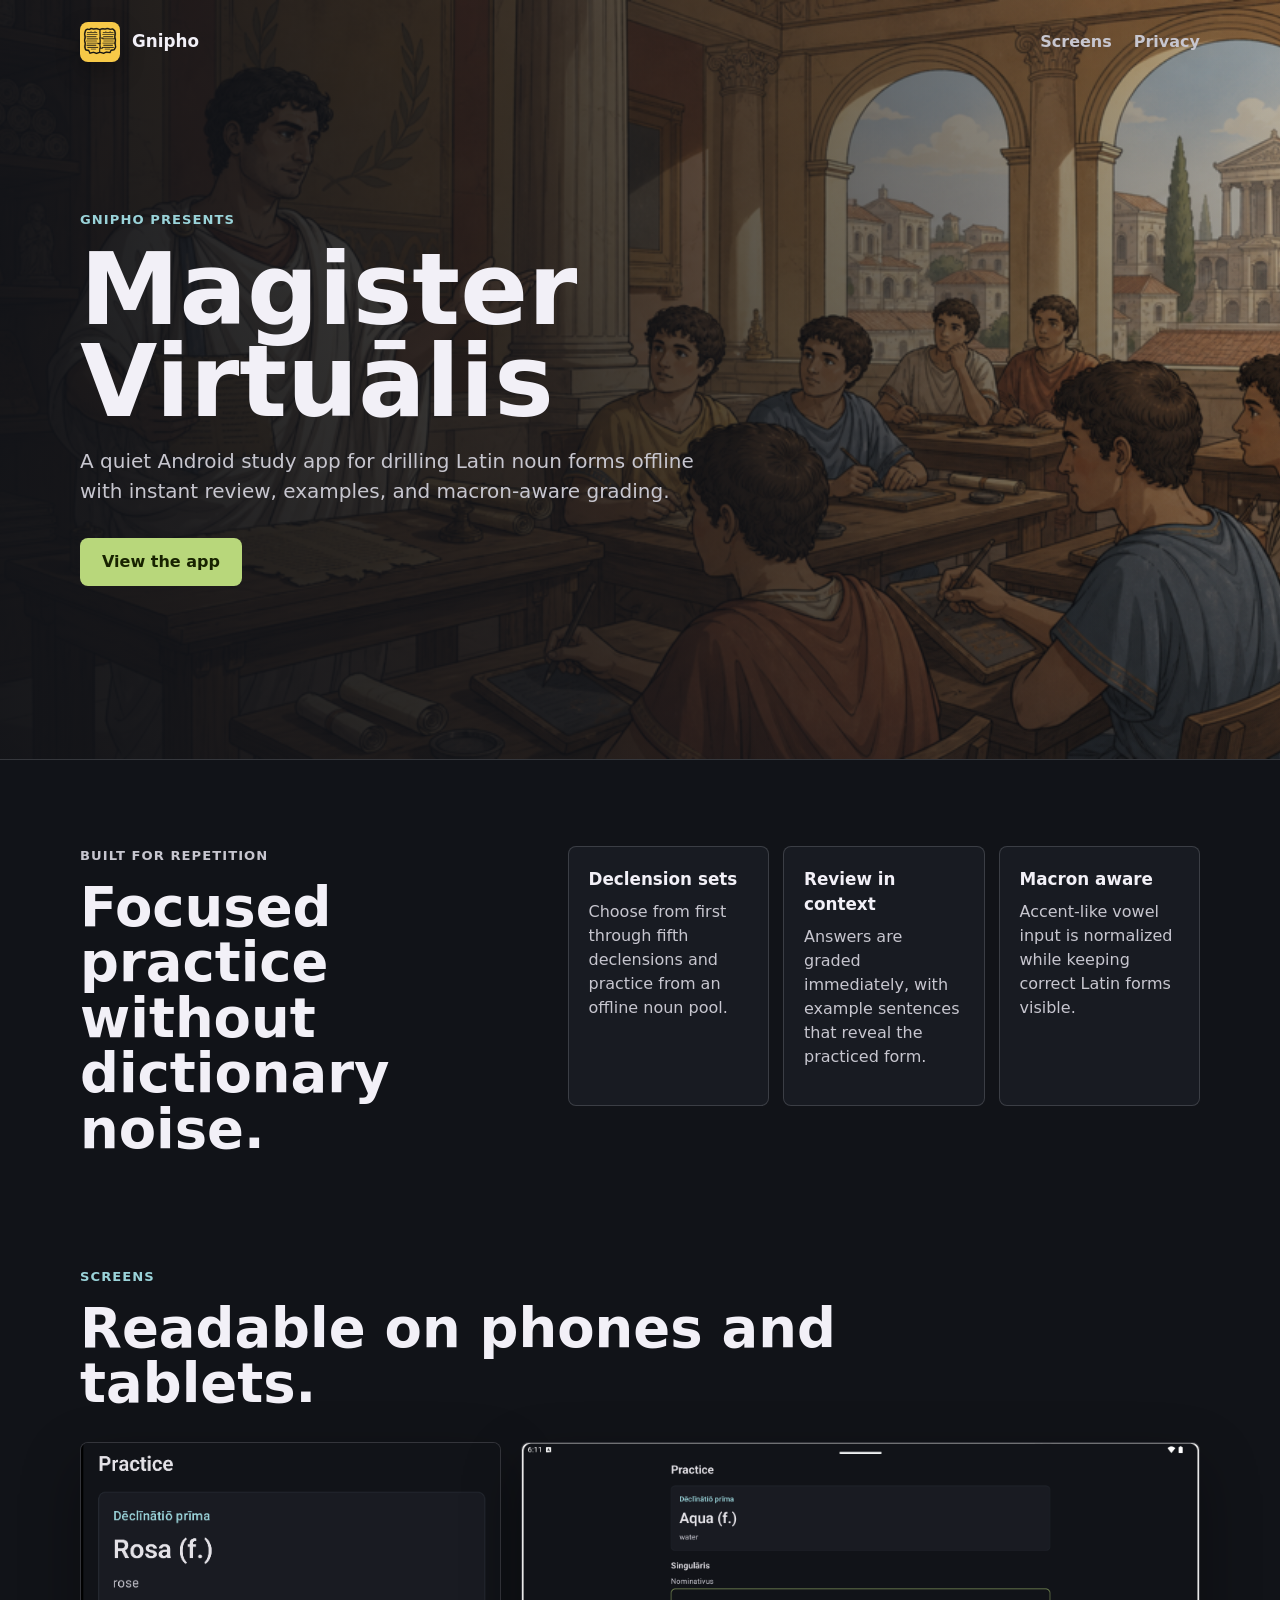
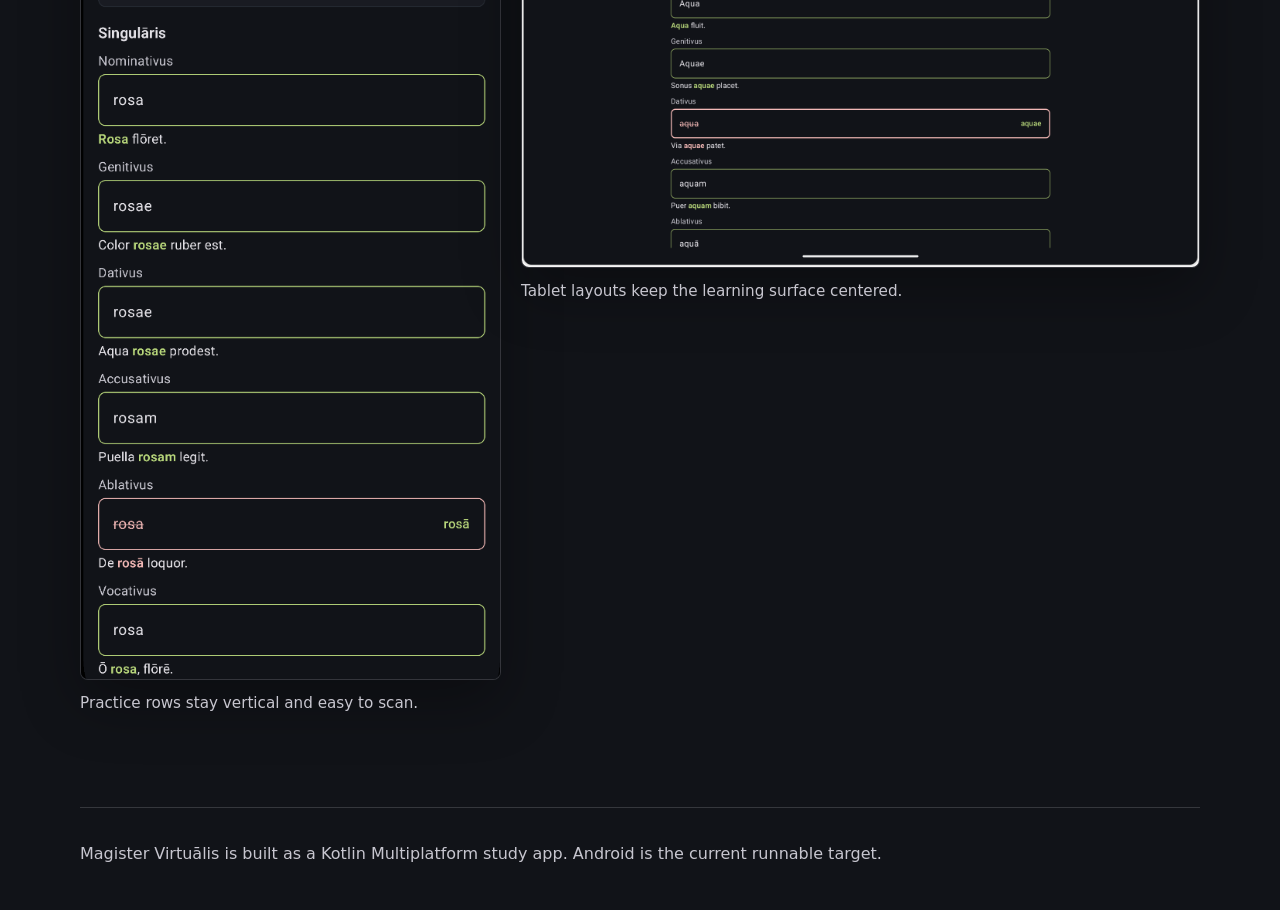
==== index.html @ 188bbec8 "First commit" ====
<!doctype html>
<html lang="en">
  <head>
    <meta charset="utf-8">
    <meta name="viewport" content="width=device-width, initial-scale=1">
    <title>Magister Virtuālis | Gnipho</title>
    <meta name="description" content="Gnipho presents Magister Virtuālis, a focused Android app for practicing Latin noun declensions offline.">
    <meta property="og:title" content="Magister Virtuālis">
    <meta property="og:description" content="Practice Latin noun declensions with focused offline drills.">
    <meta property="og:image" content="https://gnipho.app/assets/feature-graphic.png">
    <meta property="og:url" content="https://gnipho.app/">
    <meta name="theme-color" content="#111318">
    <link rel="canonical" href="https://gnipho.app/">
    <link rel="icon" type="image/png" href="assets/app-icon.png">
    <link rel="stylesheet" href="styles.css">
  </head>
  <body>
    <header class="hero">
      <img class="hero__image" src="assets/feature-graphic.png" alt="Ancient Roman classroom illustration">
      <nav class="topbar" aria-label="Primary navigation">
        <a class="brand" href="./" aria-label="Gnipho home">
          <img src="assets/app-icon.png" alt="" width="40" height="40">
          <span>Gnipho</span>
        </a>
        <div class="topbar__links">
          <a class="topbar__link" href="#screens">Screens</a>
          <a class="topbar__link" href="privacy-policy/">Privacy</a>
        </div>
      </nav>
      <div class="hero__content" id="top">
        <p class="eyebrow">Gnipho presents</p>
        <h1>Magister Virtuālis</h1>
        <p class="lede">A quiet Android study app for drilling Latin noun forms offline with instant review, examples, and macron-aware grading.</p>
        <a class="button" href="#screens">View the app</a>
      </div>
    </header>

    <main>
      <section class="intro" aria-label="App highlights">
        <div>
          <p class="section-label">Built for repetition</p>
          <h2>Focused practice without dictionary noise.</h2>
        </div>
        <div class="intro__grid">
          <article>
            <h3>Declension sets</h3>
            <p>Choose from first through fifth declensions and practice from an offline noun pool.</p>
          </article>
          <article>
            <h3>Review in context</h3>
            <p>Answers are graded immediately, with example sentences that reveal the practiced form.</p>
          </article>
          <article>
            <h3>Macron aware</h3>
            <p>Accent-like vowel input is normalized while keeping correct Latin forms visible.</p>
          </article>
        </div>
      </section>

      <section class="screens" id="screens" aria-label="App screens">
        <div class="screens__heading">
          <p class="section-label">Screens</p>
          <h2>Readable on phones and tablets.</h2>
        </div>
        <div class="screen-grid">
          <figure class="device device--phone">
            <img src="assets/practice-phone.png" alt="Magister Virtuālis practice screen on a phone">
            <figcaption>Practice rows stay vertical and easy to scan.</figcaption>
          </figure>
          <figure class="device device--wide">
            <img src="assets/practice-tablet.png" alt="Magister Virtuālis practice screen on a tablet">
            <figcaption>Tablet layouts keep the learning surface centered.</figcaption>
          </figure>
        </div>
      </section>
    </main>

    <footer>
      <p>Magister Virtuālis is built as a Kotlin Multiplatform study app. Android is the current runnable target.</p>
    </footer>
  </body>
</html>
---- styles.css ----
:root {
  color-scheme: dark;
  --bg: #111318;
  --surface: #181b22;
  --surface-2: #252a32;
  --text: #f2f0f7;
  --muted: #c7c6cf;
  --accent: #b8d77b;
  --cyan: #9ad3d9;
  --line: rgba(242, 240, 247, 0.16);
  --max: 1120px;
}

* {
  box-sizing: border-box;
}

html {
  scroll-behavior: smooth;
}

body {
  margin: 0;
  background: var(--bg);
  color: var(--text);
  font-family: Inter, ui-sans-serif, system-ui, -apple-system, BlinkMacSystemFont, "Segoe UI", sans-serif;
  line-height: 1.5;
}

img {
  display: block;
  max-width: 100%;
}

a {
  color: inherit;
}

.hero {
  position: relative;
  min-height: min(760px, 92vh);
  overflow: hidden;
  border-bottom: 1px solid var(--line);
}

.hero__image {
  position: absolute;
  inset: 0;
  width: 100%;
  height: 100%;
  object-fit: cover;
}

.hero::after {
  content: "";
  position: absolute;
  inset: 0;
  background:
    linear-gradient(90deg, rgba(17, 19, 24, 0.94), rgba(17, 19, 24, 0.74) 43%, rgba(17, 19, 24, 0.18)),
    linear-gradient(0deg, rgba(17, 19, 24, 0.48), rgba(17, 19, 24, 0.08));
}

.topbar {
  position: relative;
  z-index: 1;
  width: min(var(--max), calc(100% - 40px));
  margin: 0 auto;
  padding: 22px 0;
  display: flex;
  align-items: center;
  justify-content: space-between;
}

.brand {
  display: inline-flex;
  align-items: center;
  gap: 12px;
  text-decoration: none;
  font-weight: 760;
  font-size: 1.05rem;
}

.brand img {
  border-radius: 8px;
  box-shadow: 0 10px 24px rgba(0, 0, 0, 0.28);
}

.topbar__link {
  color: var(--muted);
  text-decoration: none;
  font-weight: 650;
}

.topbar__links {
  display: flex;
  align-items: center;
  gap: 22px;
}

.topbar__link:hover {
  color: var(--text);
}

.hero__content {
  position: relative;
  z-index: 1;
  width: min(var(--max), calc(100% - 40px));
  margin: 0 auto;
  padding: clamp(88px, 14vh, 148px) 0 96px;
}

.eyebrow,
.section-label {
  margin: 0 0 14px;
  color: var(--cyan);
  font-size: 0.82rem;
  font-weight: 800;
  letter-spacing: 0.08em;
  text-transform: uppercase;
}

h1,
h2,
h3,
p {
  margin-top: 0;
}

h1 {
  margin-bottom: 18px;
  max-width: 880px;
  font-size: 6.25rem;
  line-height: 0.92;
  letter-spacing: 0;
}

h2 {
  margin-bottom: 0;
  font-size: 3.4rem;
  line-height: 1.02;
  letter-spacing: 0;
}

h3 {
  margin-bottom: 8px;
  font-size: 1.05rem;
}

.lede {
  max-width: 640px;
  margin-bottom: 32px;
  color: var(--muted);
  font-size: 1.25rem;
}

.button {
  display: inline-flex;
  min-height: 48px;
  align-items: center;
  justify-content: center;
  padding: 0 22px;
  border-radius: 8px;
  background: var(--accent);
  color: #182300;
  text-decoration: none;
  font-weight: 800;
}

main {
  overflow: hidden;
}

.intro,
.screens,
footer {
  width: min(var(--max), calc(100% - 40px));
  margin: 0 auto;
}

.intro {
  padding: 86px 0 72px;
  display: grid;
  grid-template-columns: minmax(260px, 0.82fr) 1.18fr;
  gap: 48px;
  align-items: start;
}

.intro__grid {
  display: grid;
  grid-template-columns: repeat(3, 1fr);
  gap: 14px;
}

.intro article {
  min-height: 166px;
  padding: 20px;
  border: 1px solid var(--line);
  border-radius: 8px;
  background: var(--surface);
}

.intro p,
.device figcaption,
footer p {
  color: var(--muted);
}

.screens {
  padding: 38px 0 92px;
}

.screens__heading {
  max-width: 760px;
  margin-bottom: 30px;
}

.screen-grid {
  display: grid;
  grid-template-columns: minmax(220px, 0.62fr) minmax(360px, 1fr);
  gap: 20px;
  align-items: start;
}

.device {
  margin: 0;
}

.device img {
  width: 100%;
  border: 1px solid var(--line);
  border-radius: 8px;
  background: #0f1117;
  box-shadow: 0 22px 60px rgba(0, 0, 0, 0.32);
}

.device--phone {
  grid-row: span 2;
}

.device figcaption {
  margin-top: 12px;
  font-size: 0.95rem;
}

footer {
  padding: 34px 0 44px;
  border-top: 1px solid var(--line);
}

footer p {
  margin: 0;
}

.page {
  min-height: 100vh;
  background:
    linear-gradient(180deg, rgba(154, 211, 217, 0.08), transparent 340px),
    var(--bg);
}

.page .topbar,
.page main,
.page footer {
  width: min(880px, calc(100% - 40px));
}

.page main {
  margin: 0 auto;
  padding: 74px 0 88px;
}

.page h1 {
  max-width: 760px;
  font-size: 4.5rem;
}

.policy-meta {
  margin-bottom: 34px;
  color: var(--muted);
  font-size: 1.05rem;
}

.policy {
  display: grid;
  gap: 28px;
}

.policy section {
  padding-bottom: 28px;
  border-bottom: 1px solid var(--line);
}

.policy section:last-child {
  border-bottom: 0;
}

.policy h2 {
  margin-bottom: 12px;
  font-size: 1.55rem;
}

.policy p,
.policy li {
  color: var(--muted);
}

.policy ul {
  margin: 0;
  padding-left: 20px;
}

.policy li + li {
  margin-top: 8px;
}

@media (max-width: 900px) {
  .hero {
    min-height: 680px;
  }

  .hero::after {
    background:
      linear-gradient(0deg, rgba(17, 19, 24, 0.94), rgba(17, 19, 24, 0.58)),
      linear-gradient(90deg, rgba(17, 19, 24, 0.72), rgba(17, 19, 24, 0.2));
  }

  .hero__content {
    padding-top: 118px;
  }

  h1 {
    font-size: 4.8rem;
  }

  h2 {
    font-size: 2.6rem;
  }

  .intro {
    grid-template-columns: 1fr;
  }

  .intro__grid,
  .screen-grid {
    grid-template-columns: 1fr;
  }

  .device--phone {
    grid-row: auto;
    max-width: 420px;
  }
}

@media (max-width: 560px) {
  .topbar,
  .hero__content,
  .intro,
  .screens,
  footer {
    width: min(100% - 28px, var(--max));
  }

  .topbar__link {
    display: none;
  }

  h1,
  .page h1 {
    font-size: 3.25rem;
  }

  h2 {
    font-size: 2.1rem;
  }

  .lede {
    font-size: 1.08rem;
  }

  .hero {
    min-height: 620px;
  }

  .intro {
    padding-top: 64px;
  }

  .intro article {
    min-height: 0;
  }
}
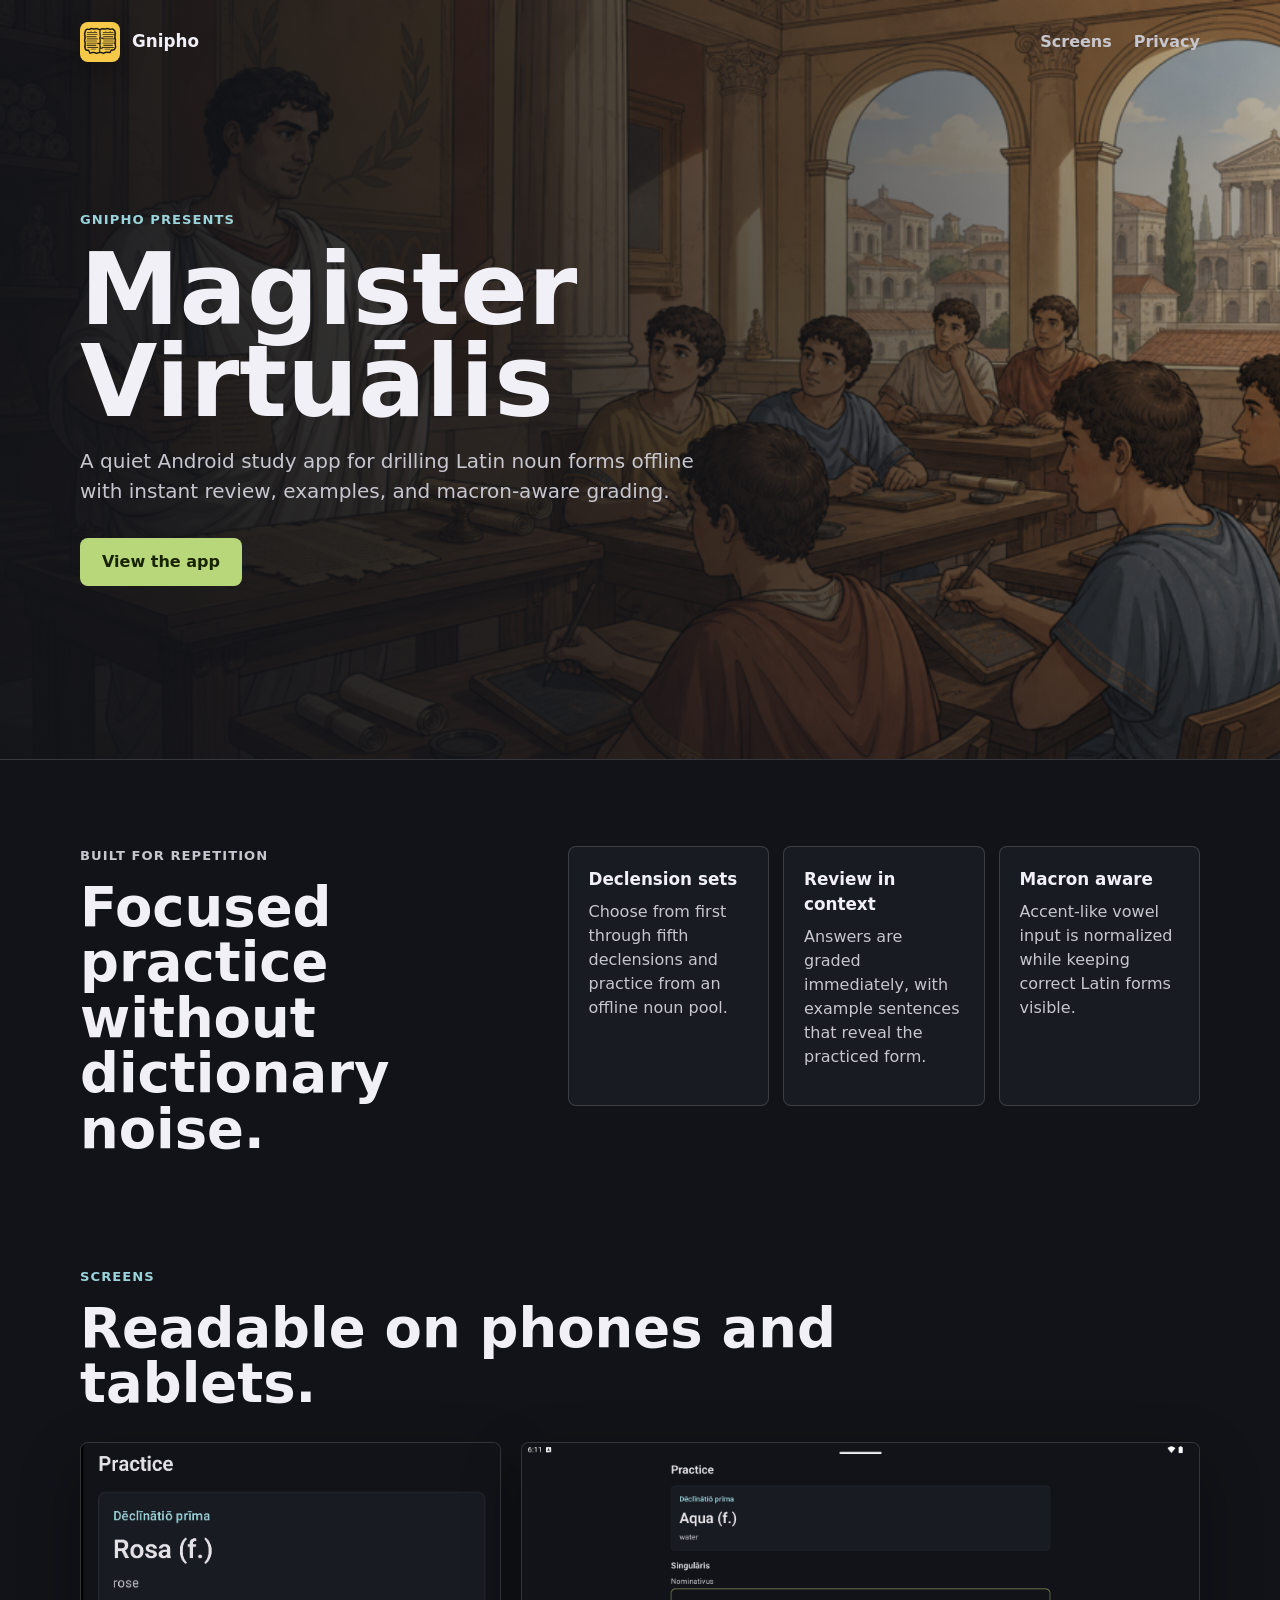
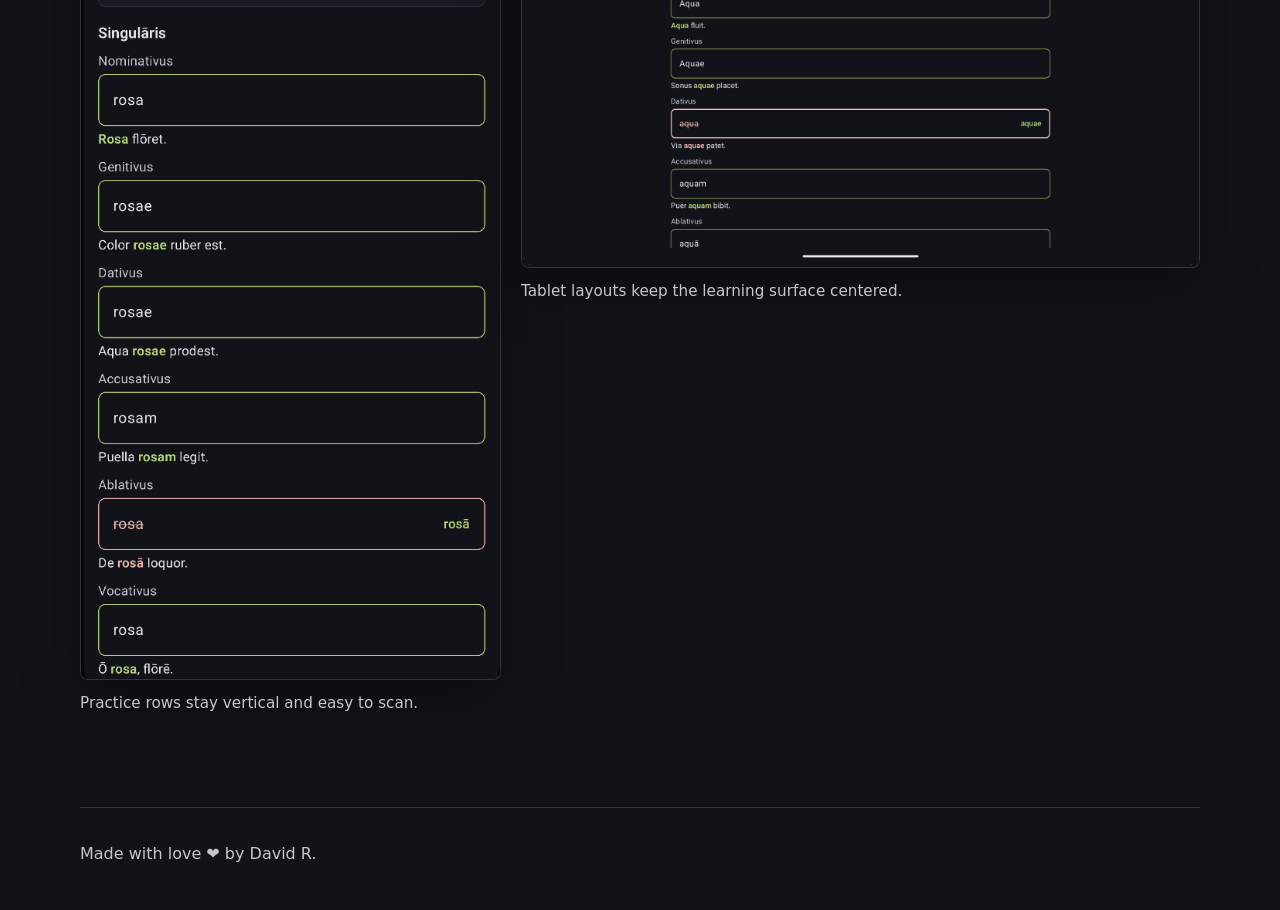
==== commit 2bd99f13: "clean table img" ====
--- a/index.html
+++ b/index.html
@@ -1,25 +1,38 @@
 <!doctype html>
 <html lang="en">
   <head>
-    <meta charset="utf-8">
-    <meta name="viewport" content="width=device-width, initial-scale=1">
+    <meta charset="utf-8" />
+    <meta name="viewport" content="width=device-width, initial-scale=1" />
     <title>Magister Virtuālis | Gnipho</title>
-    <meta name="description" content="Gnipho presents Magister Virtuālis, a focused Android app for practicing Latin noun declensions offline.">
-    <meta property="og:title" content="Magister Virtuālis">
-    <meta property="og:description" content="Practice Latin noun declensions with focused offline drills.">
-    <meta property="og:image" content="https://gnipho.app/assets/feature-graphic.png">
-    <meta property="og:url" content="https://gnipho.app/">
-    <meta name="theme-color" content="#111318">
-    <link rel="canonical" href="https://gnipho.app/">
-    <link rel="icon" type="image/png" href="assets/app-icon.png">
-    <link rel="stylesheet" href="styles.css">
+    <meta
+      name="description"
+      content="Gnipho presents Magister Virtuālis, a focused Android app for practicing Latin noun declensions offline."
+    />
+    <meta property="og:title" content="Magister Virtuālis" />
+    <meta
+      property="og:description"
+      content="Practice Latin noun declensions with focused offline drills."
+    />
+    <meta
+      property="og:image"
+      content="https://www.gnipho.app/assets/feature-graphic.png"
+    />
+    <meta property="og:url" content="https://www.gnipho.app/" />
+    <meta name="theme-color" content="#111318" />
+    <link rel="canonical" href="https://www.gnipho.app/" />
+    <link rel="icon" type="image/png" href="assets/app-icon.png" />
+    <link rel="stylesheet" href="styles.css" />
   </head>
   <body>
     <header class="hero">
-      <img class="hero__image" src="assets/feature-graphic.png" alt="Ancient Roman classroom illustration">
+      <img
+        class="hero__image"
+        src="assets/feature-graphic.png"
+        alt="Ancient Roman classroom illustration"
+      />
       <nav class="topbar" aria-label="Primary navigation">
         <a class="brand" href="./" aria-label="Gnipho home">
-          <img src="assets/app-icon.png" alt="" width="40" height="40">
+          <img src="assets/app-icon.png" alt="" width="40" height="40" />
           <span>Gnipho</span>
         </a>
         <div class="topbar__links">
@@ -30,7 +43,10 @@
       <div class="hero__content" id="top">
         <p class="eyebrow">Gnipho presents</p>
         <h1>Magister Virtuālis</h1>
-        <p class="lede">A quiet Android study app for drilling Latin noun forms offline with instant review, examples, and macron-aware grading.</p>
+        <p class="lede">
+          A quiet Android study app for drilling Latin noun forms offline with
+          instant review, examples, and macron-aware grading.
+        </p>
         <a class="button" href="#screens">View the app</a>
       </div>
     </header>
@@ -44,15 +60,24 @@
         <div class="intro__grid">
           <article>
             <h3>Declension sets</h3>
-            <p>Choose from first through fifth declensions and practice from an offline noun pool.</p>
+            <p>
+              Choose from first through fifth declensions and practice from an
+              offline noun pool.
+            </p>
           </article>
           <article>
             <h3>Review in context</h3>
-            <p>Answers are graded immediately, with example sentences that reveal the practiced form.</p>
+            <p>
+              Answers are graded immediately, with example sentences that reveal
+              the practiced form.
+            </p>
           </article>
           <article>
             <h3>Macron aware</h3>
-            <p>Accent-like vowel input is normalized while keeping correct Latin forms visible.</p>
+            <p>
+              Accent-like vowel input is normalized while keeping correct Latin
+              forms visible.
+            </p>
           </article>
         </div>
       </section>
@@ -64,19 +89,29 @@
         </div>
         <div class="screen-grid">
           <figure class="device device--phone">
-            <img src="assets/practice-phone.png" alt="Magister Virtuālis practice screen on a phone">
-            <figcaption>Practice rows stay vertical and easy to scan.</figcaption>
+            <img
+              src="assets/practice-phone.png"
+              alt="Magister Virtuālis practice screen on a phone"
+            />
+            <figcaption>
+              Practice rows stay vertical and easy to scan.
+            </figcaption>
           </figure>
           <figure class="device device--wide">
-            <img src="assets/practice-tablet.png" alt="Magister Virtuālis practice screen on a tablet">
-            <figcaption>Tablet layouts keep the learning surface centered.</figcaption>
+            <img
+              src="assets/practice-tablet.png"
+              alt="Magister Virtuālis practice screen on a tablet"
+            />
+            <figcaption>
+              Tablet layouts keep the learning surface centered.
+            </figcaption>
           </figure>
         </div>
       </section>
     </main>
 
     <footer>
-      <p>Magister Virtuālis is built as a Kotlin Multiplatform study app. Android is the current runnable target.</p>
+      <p>Made with love ❤️ by David R.</p>
     </footer>
   </body>
 </html>
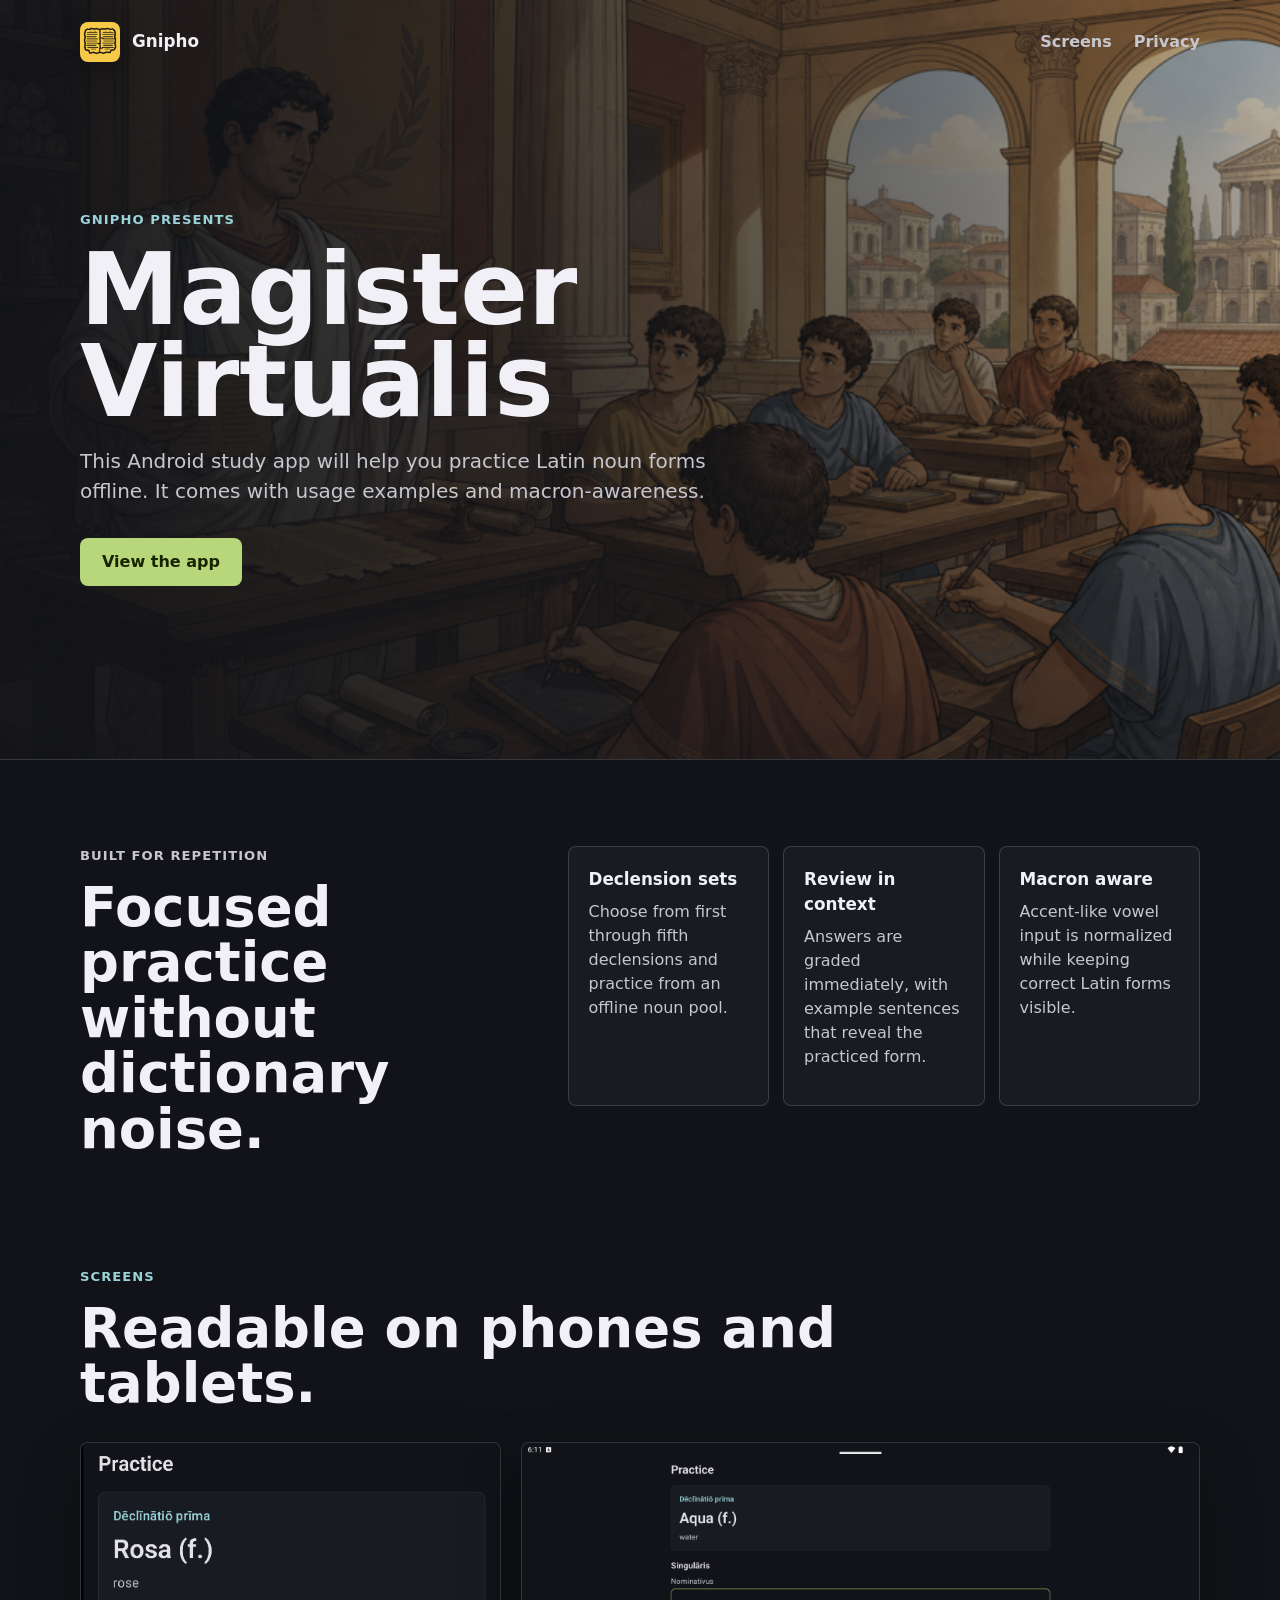
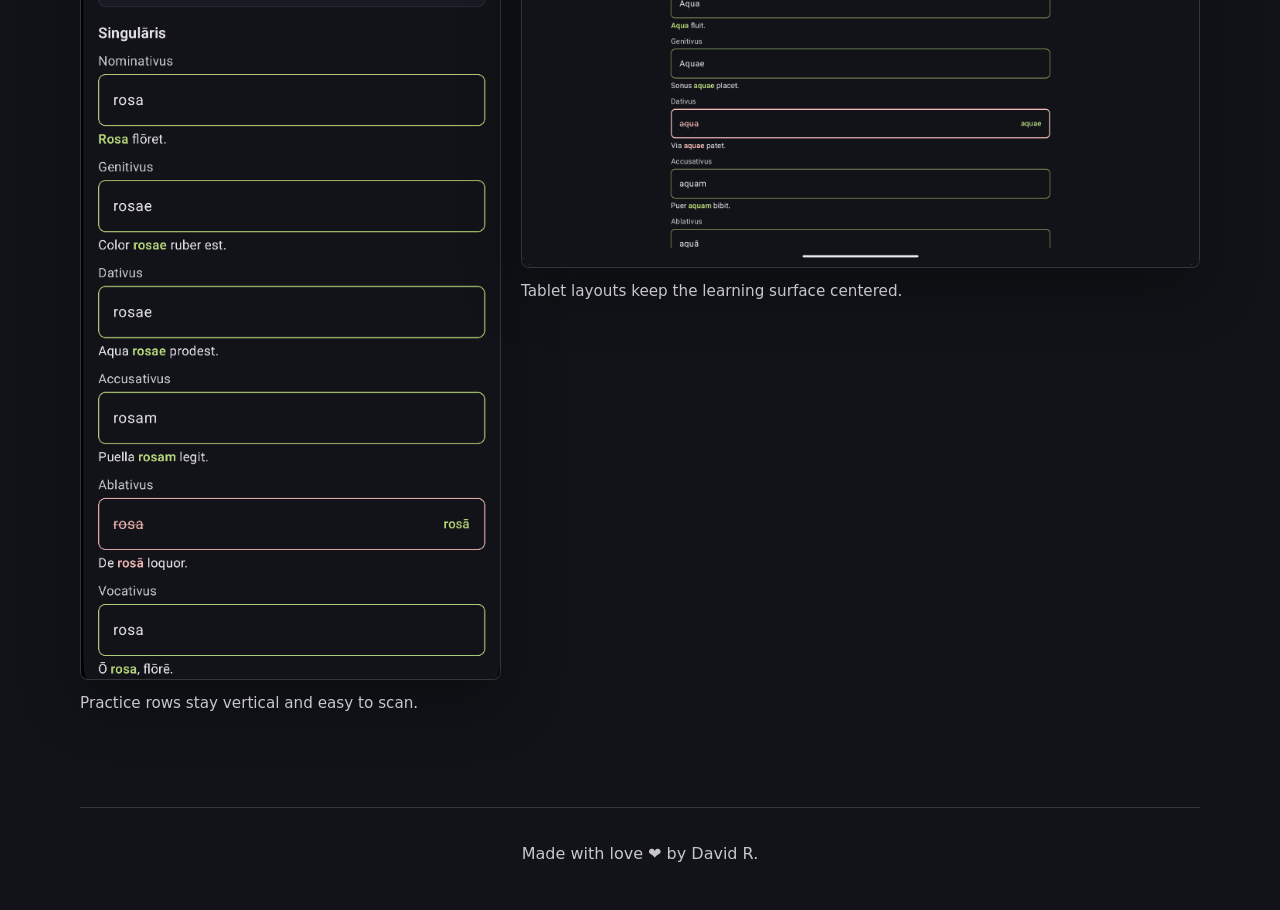
==== commit 433b6a99: "Change some words" ====
--- a/index.html
+++ b/index.html
@@ -44,8 +44,8 @@
         <p class="eyebrow">Gnipho presents</p>
         <h1>Magister Virtuālis</h1>
         <p class="lede">
-          A quiet Android study app for drilling Latin noun forms offline with
-          instant review, examples, and macron-aware grading.
+          This Android study app will help you practice Latin noun forms offline.
+          It comes with usage examples and macron-awareness.
         </p>
         <a class="button" href="#screens">View the app</a>
       </div>
--- a/styles.css
+++ b/styles.css
@@ -245,6 +245,7 @@
 footer {
   padding: 34px 0 44px;
   border-top: 1px solid var(--line);
+  text-align: center;
 }
 
 footer p {
@@ -360,8 +361,21 @@
     width: min(100% - 28px, var(--max));
   }
 
+  .topbar {
+    gap: 16px;
+  }
+
+  .brand {
+    gap: 10px;
+    font-size: 1rem;
+  }
+
+  .topbar__links {
+    gap: 14px;
+  }
+
   .topbar__link {
-    display: none;
+    font-size: 0.95rem;
   }
 
   h1,
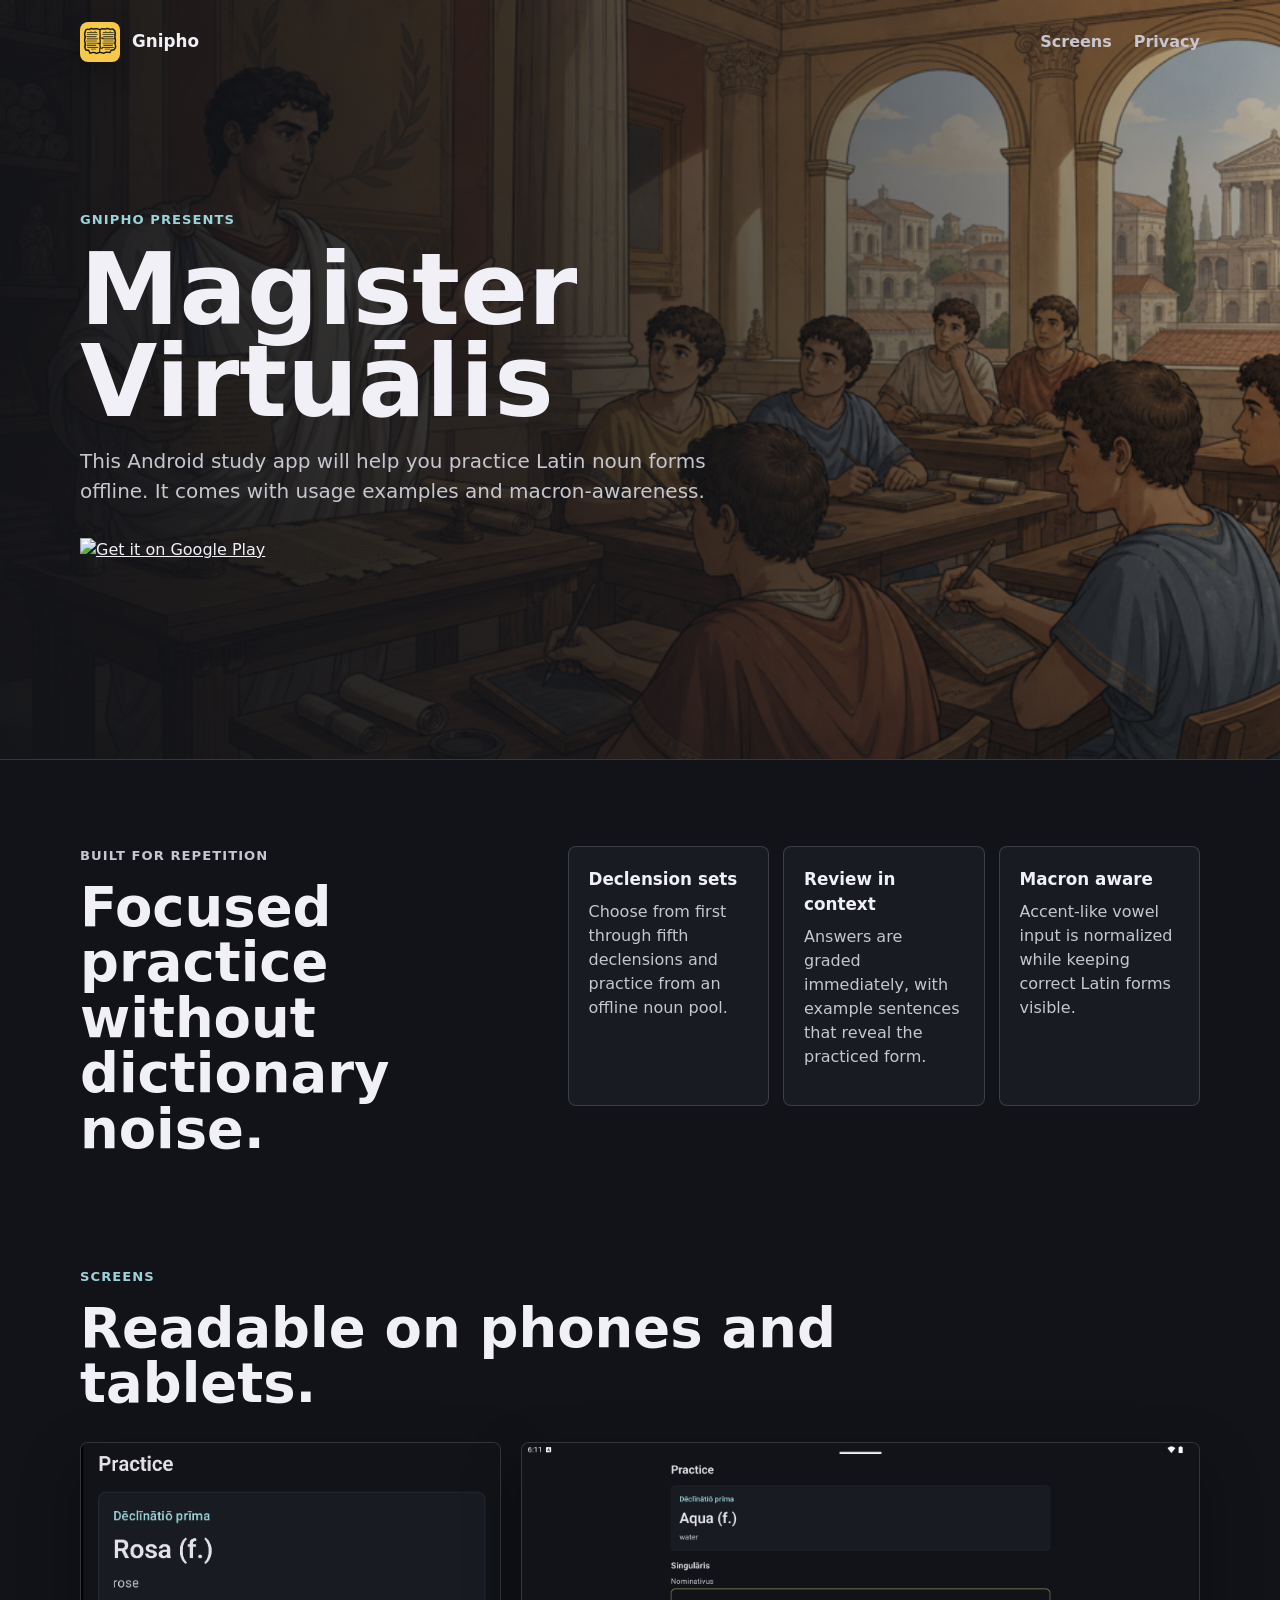
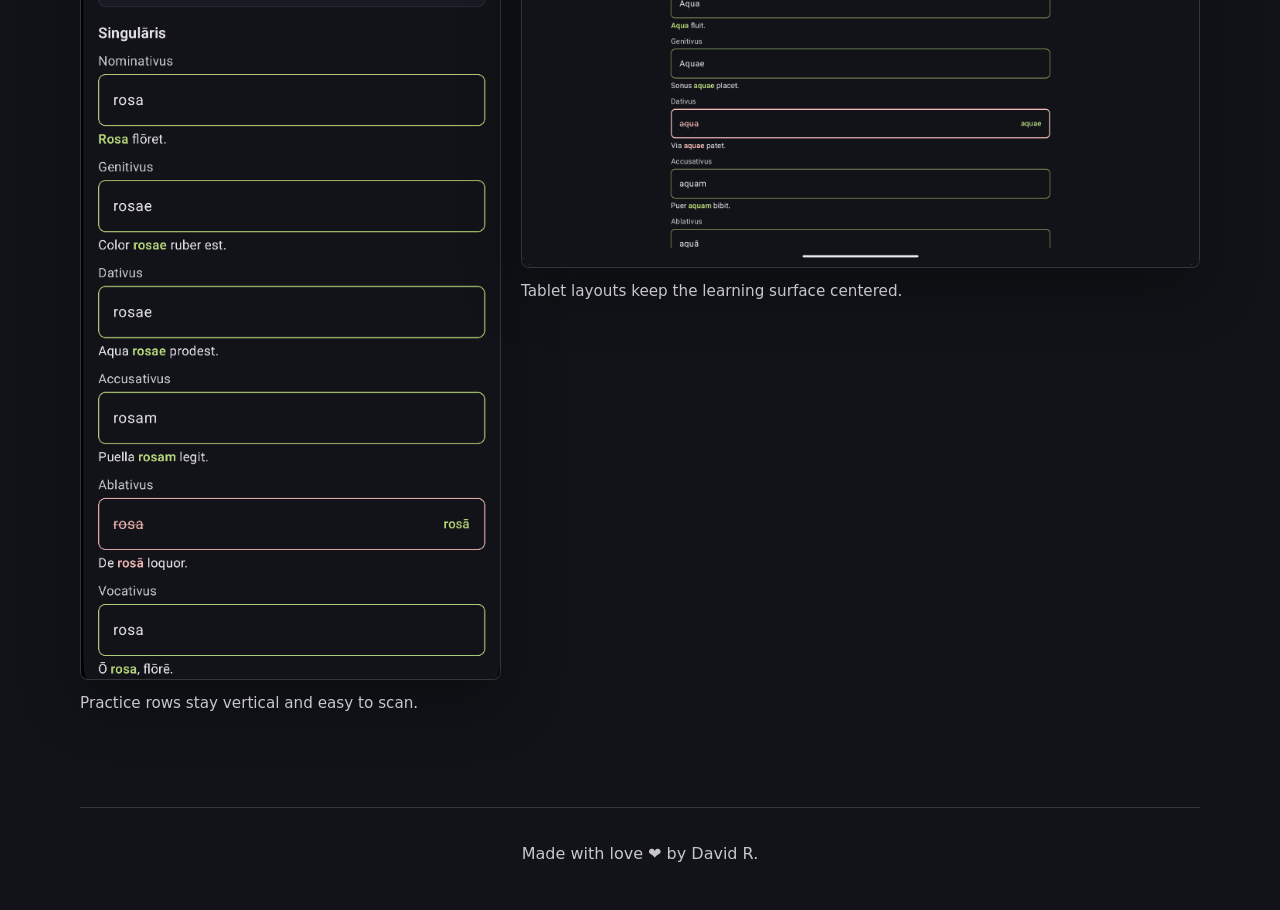
==== commit 4701bcbe: "Get it on google play" ====
--- a/index.html
+++ b/index.html
@@ -47,7 +47,17 @@
           This Android study app will help you practice Latin noun forms offline.
           It comes with usage examples and macron-awareness.
         </p>
-        <a class="button" href="#screens">View the app</a>
+        <a
+          class="play-badge"
+          href="https://play.google.com/store/apps/details?id=com.magistervirtualis"
+        >
+          <img
+            src="assets/google-play-badge.png"
+            alt="Get it on Google Play"
+            width="646"
+            height="250"
+          />
+        </a>
       </div>
     </header>
 
--- a/styles.css
+++ b/styles.css
@@ -153,17 +153,14 @@
   font-size: 1.25rem;
 }
 
-.button {
-  display: inline-flex;
-  min-height: 48px;
-  align-items: center;
-  justify-content: center;
-  padding: 0 22px;
-  border-radius: 8px;
-  background: var(--accent);
-  color: #182300;
-  text-decoration: none;
-  font-weight: 800;
+.play-badge {
+  display: inline-block;
+  width: min(216px, 100%);
+}
+
+.play-badge img {
+  width: 100%;
+  height: auto;
 }
 
 main {
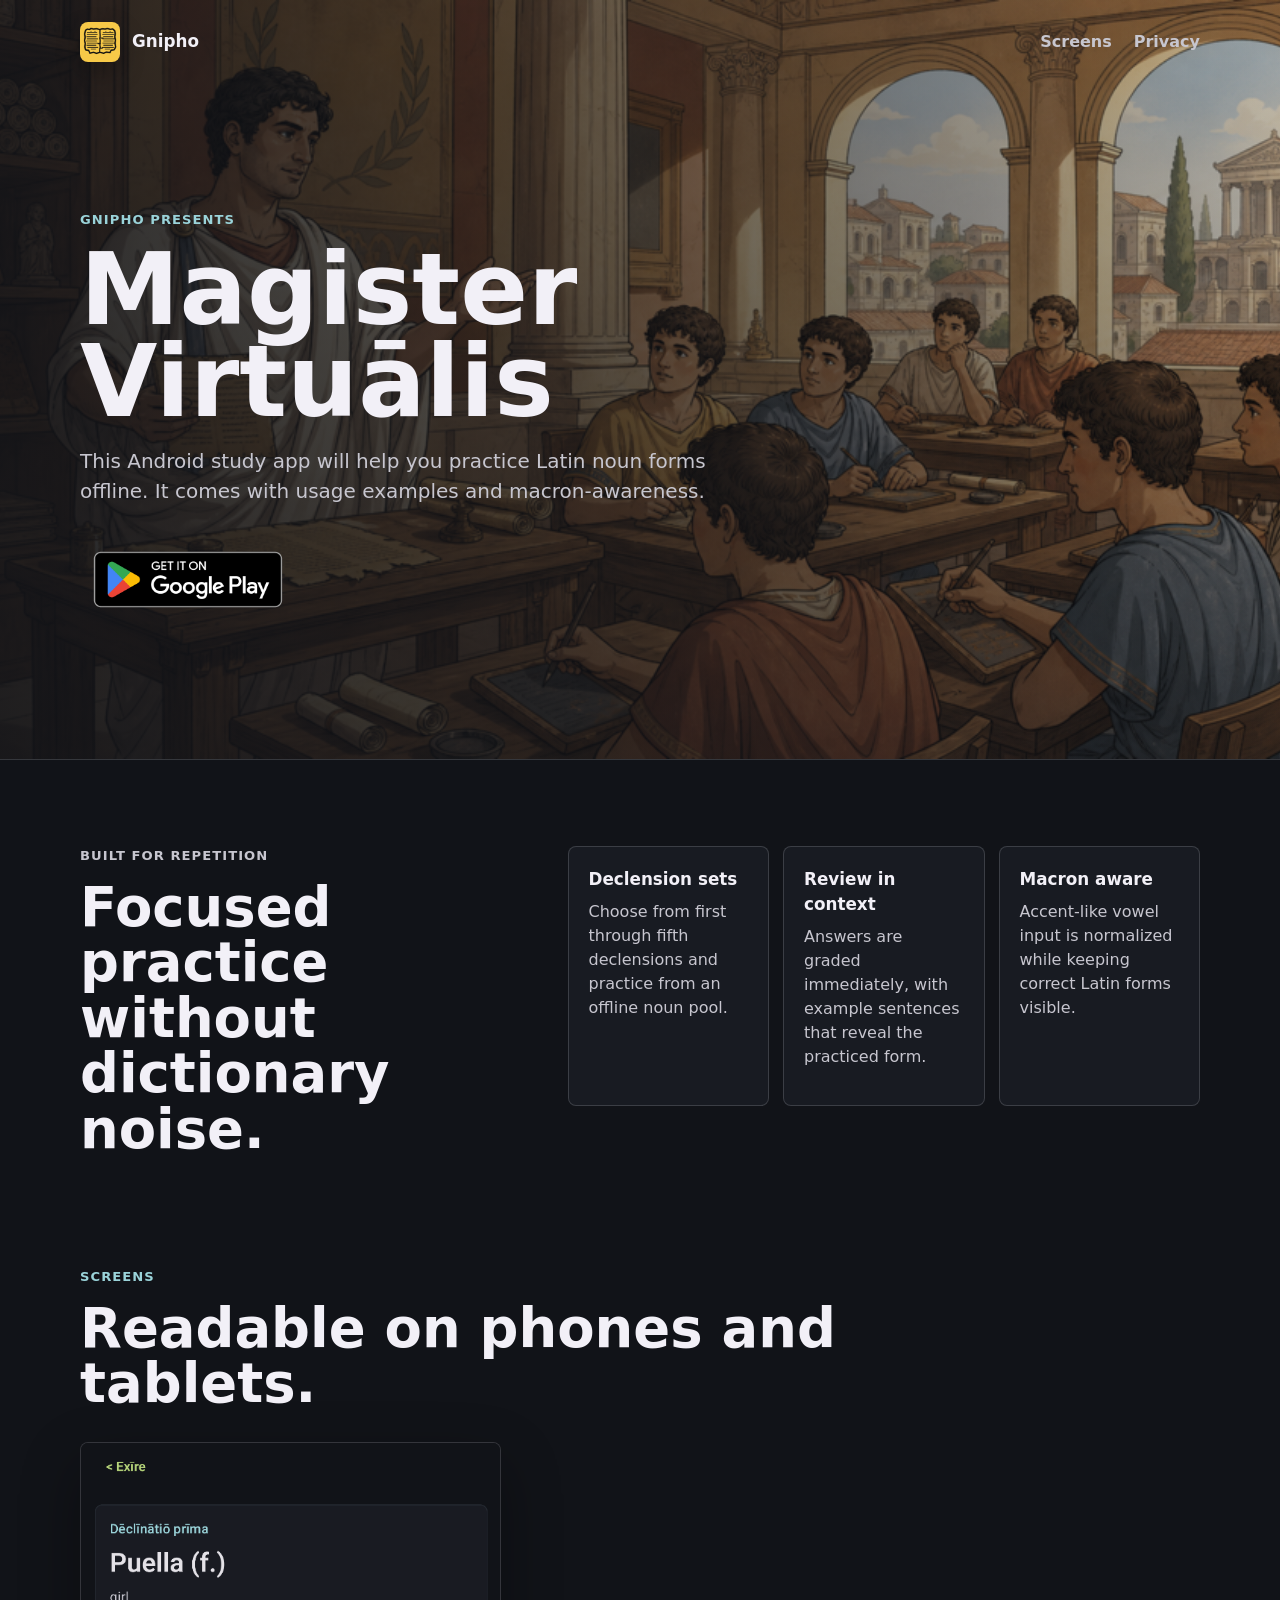
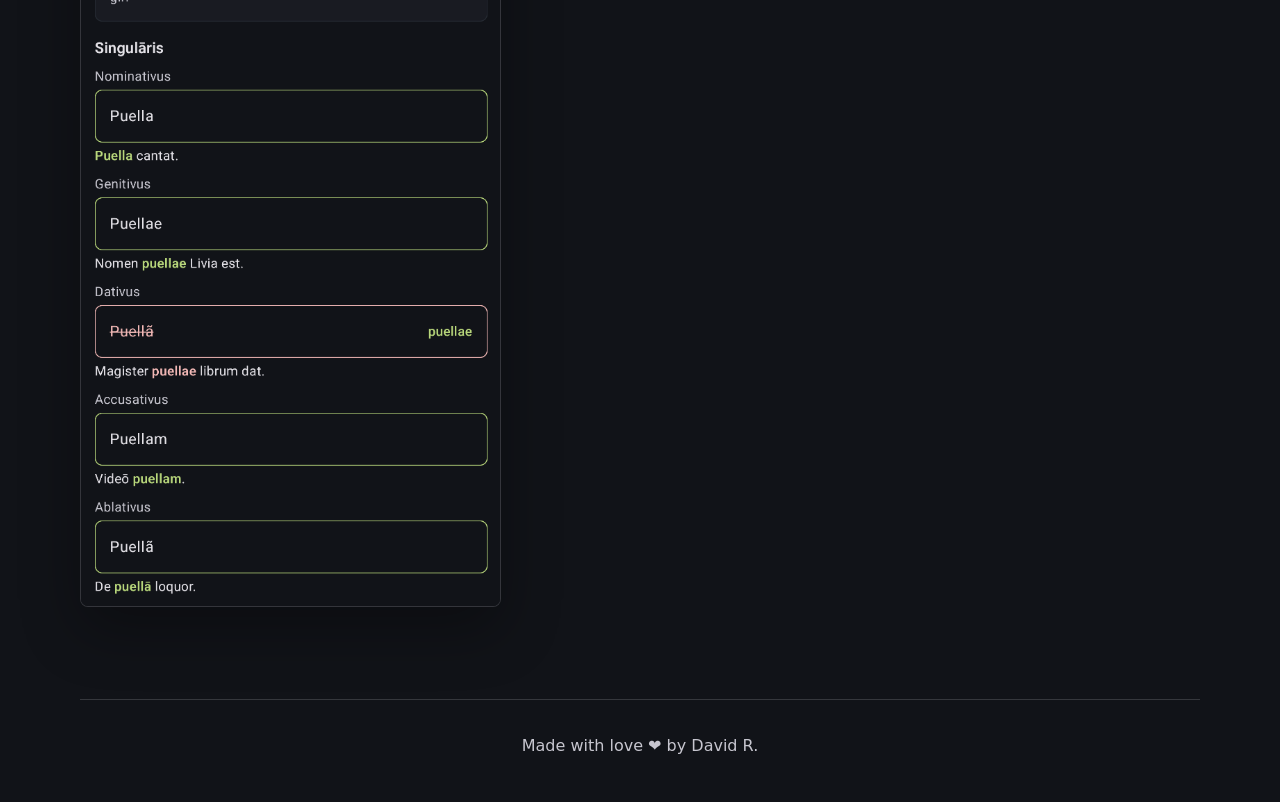
==== commit 2e708aaa: "Fix images" ====
--- a/index.html
+++ b/index.html
@@ -103,18 +103,6 @@
               src="assets/practice-phone.png"
               alt="Magister Virtuālis practice screen on a phone"
             />
-            <figcaption>
-              Practice rows stay vertical and easy to scan.
-            </figcaption>
-          </figure>
-          <figure class="device device--wide">
-            <img
-              src="assets/practice-tablet.png"
-              alt="Magister Virtuālis practice screen on a tablet"
-            />
-            <figcaption>
-              Tablet layouts keep the learning surface centered.
-            </figcaption>
           </figure>
         </div>
       </section>
--- a/styles.css
+++ b/styles.css
@@ -56,7 +56,7 @@
   position: absolute;
   inset: 0;
   background:
-    linear-gradient(90deg, rgba(17, 19, 24, 0.94), rgba(17, 19, 24, 0.74) 43%, rgba(17, 19, 24, 0.18)),
+    linear-gradient(90deg, rgba(17, 19, 24, 0.86), rgba(17, 19, 24, 0.62) 43%, rgba(17, 19, 24, 0.14)),
     linear-gradient(0deg, rgba(17, 19, 24, 0.48), rgba(17, 19, 24, 0.08));
 }
 
@@ -313,17 +313,22 @@
 
 @media (max-width: 900px) {
   .hero {
-    min-height: 680px;
+    min-height: 600px;
+  }
+
+  .hero__image {
+    object-position: 28% center;
   }
 
   .hero::after {
     background:
-      linear-gradient(0deg, rgba(17, 19, 24, 0.94), rgba(17, 19, 24, 0.58)),
-      linear-gradient(90deg, rgba(17, 19, 24, 0.72), rgba(17, 19, 24, 0.2));
+      linear-gradient(0deg, rgba(17, 19, 24, 0.86), rgba(17, 19, 24, 0.46)),
+      linear-gradient(90deg, rgba(17, 19, 24, 0.58), rgba(17, 19, 24, 0.14));
   }
 
   .hero__content {
-    padding-top: 118px;
+    padding-top: 92px;
+    padding-bottom: 78px;
   }
 
   h1 {
@@ -389,7 +394,12 @@
   }
 
   .hero {
-    min-height: 620px;
+    min-height: 540px;
+  }
+
+  .hero__content {
+    padding-top: 78px;
+    padding-bottom: 72px;
   }
 
   .intro {
